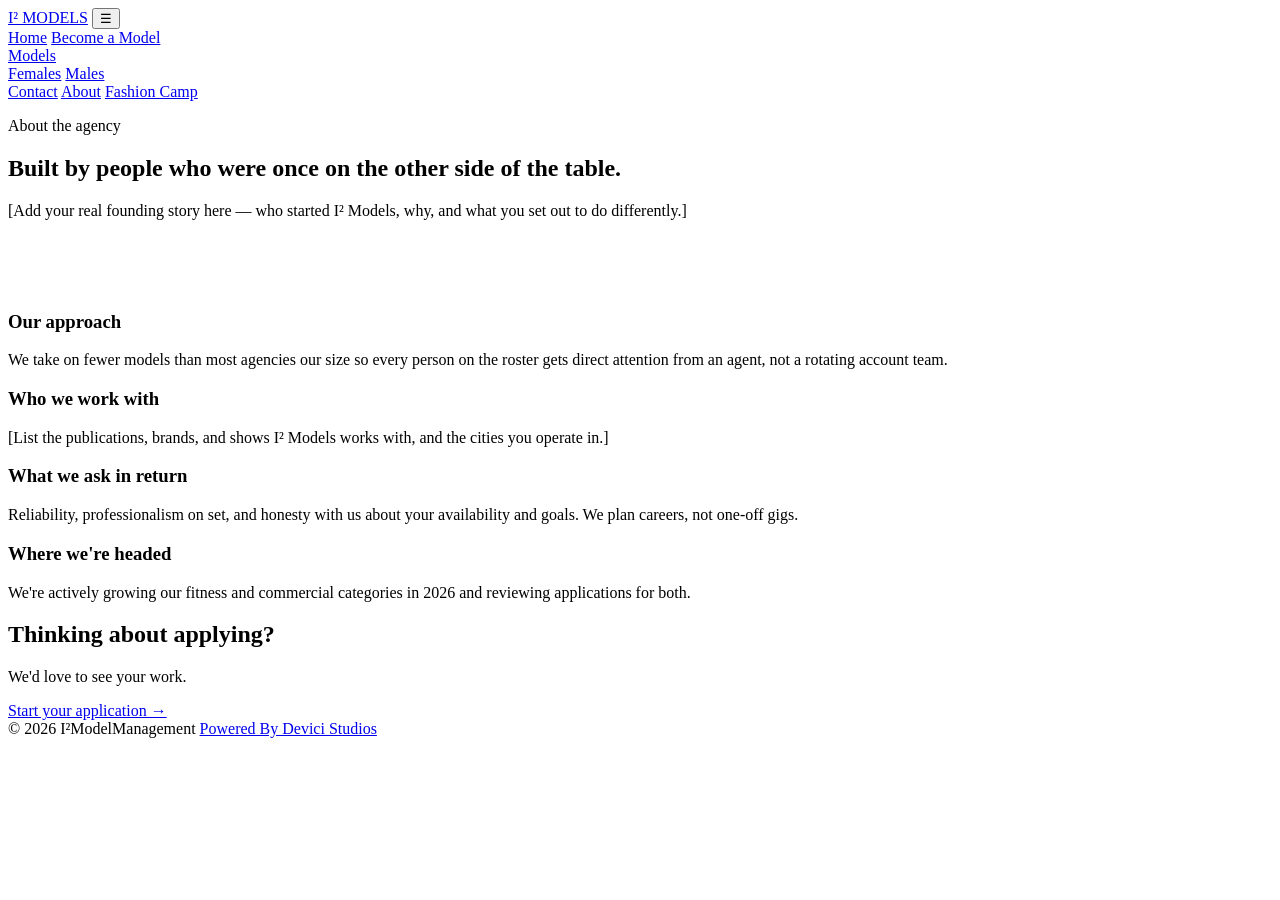
==== about.html @ 74bd7319 "revised" ====
<!DOCTYPE html>
<html lang="en">
<head>
<meta charset="UTF-8">
<meta name="viewport" content="width=device-width, initial-scale=1.0">
<title>About — I² Models</title>
<link rel="preconnect" href="https://fonts.googleapis.com">
<link href="https://fonts.googleapis.com/css2?family=Archivo:wght@500;700;800;900&family=Inter:wght@400;500;600&display=swap" rel="stylesheet">
<link rel="stylesheet" href="css/style.css">
</head>
<body>

<header class="site-header">
  <div class="wrap">
    <a href="index.html" class="wordmark">I² MODELS</a>
    <button class="nav-toggle" aria-label="Toggle menu">&#9776;</button>
    <nav class="main-nav">
      <a href="index.html">Home</a>
      <a href="apply.html">Become a Model</a>
      <div class="nav-item">
        <a href="models.html">Models</a>
        <div class="dropdown">
          <a href="models-female.html">Females</a>
          <a href="models-male.html">Males</a>
        </div>
      </div>
      <a href="contact.html">Contact</a>
      <a href="about.html">About</a>
      <a href="fashioncamp.html">Fashion Camp</a>
    </nav>
  </div>
</header>

<section class="hero" style="padding-bottom:56px;">
  <div class="wrap" style="grid-template-columns: 1fr;">
    <div class="hero-copy">
      <p class="hero-eyebrow">About the agency</p>
      <h1>Built by people who were once on the other side of the table.</h1>
      <p>[Add your real founding story here — who started I² Models, why, and what you set out to do differently.]</p>
    </div>
  </div>
</section>

<section>
  <div class="wrap">
    <div class="value-list">
      <div class="value-item">
        <h3>Our approach</h3>
        <p>We take on fewer models than most agencies our size so every person on the roster gets direct attention from an agent, not a rotating account team.</p>
      </div>
      <div class="value-item">
        <h3>Who we work with</h3>
        <p>[List the publications, brands, and shows I² Models works with, and the cities you operate in.]</p>
      </div>
      <div class="value-item">
        <h3>What we ask in return</h3>
        <p>Reliability, professionalism on set, and honesty with us about your availability and goals. We plan careers, not one-off gigs.</p>
      </div>
      <div class="value-item">
        <h3>Where we're headed</h3>
        <p>We're actively growing our fitness and commercial categories in 2026 and reviewing applications for both.</p>
      </div>
    </div>
  </div>
</section>

<section class="tight">
  <div class="wrap">
    <h2>Thinking about applying?</h2>
    <p>We'd love to see your work.</p>
    <a href="apply.html" class="btn btn-primary">Start your application &rarr;</a>
  </div>
</section>

<footer>
  <div class="wrap">
    <span>&copy; 2026 I²ModelManagement</span>
    <span><a href="contact.html">Powered By Devici Studios</a></span>
  </div>
</footer>

<script src="js/main.js"></script>
</body>
</html>
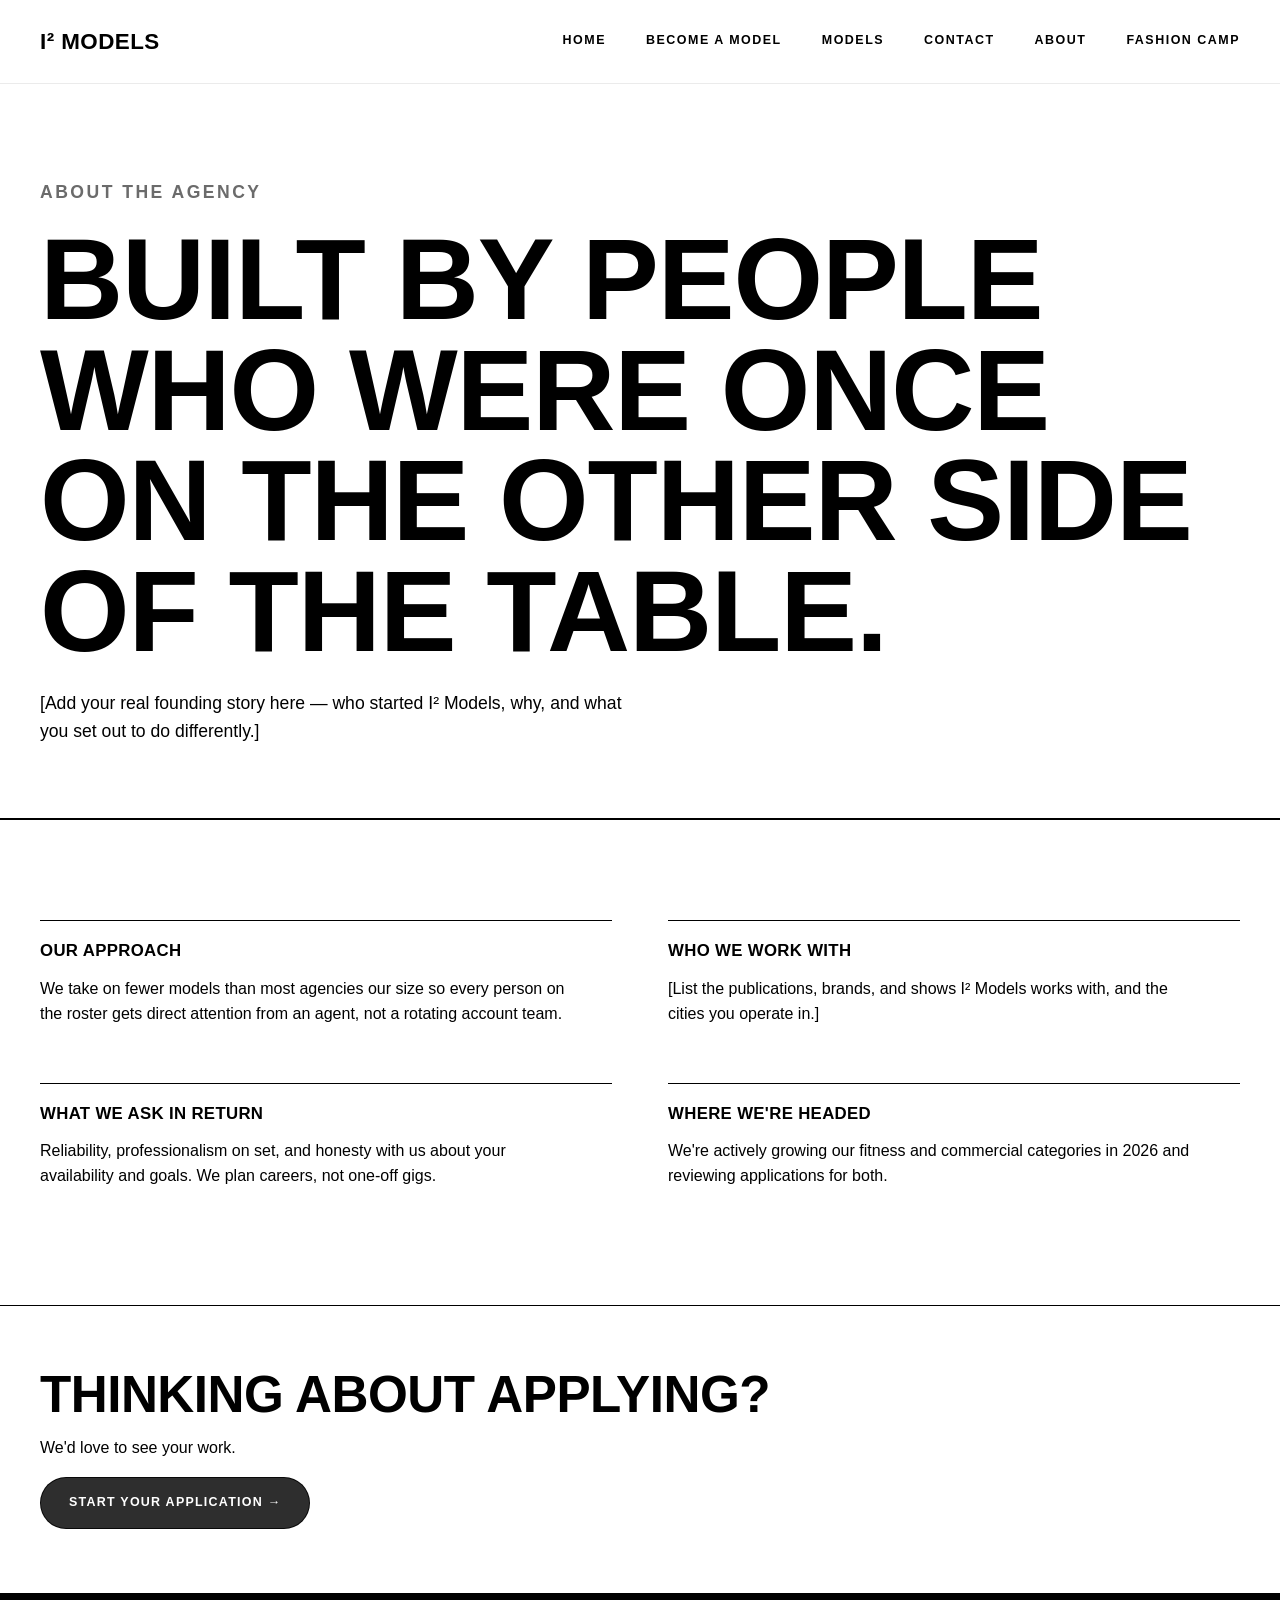
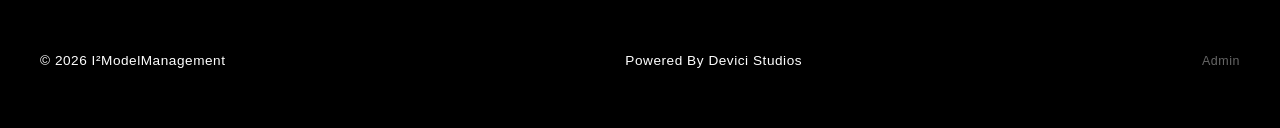
==== commit ed523806: "Add admin link to footer in about.html" ====
--- a/about.html
+++ b/about.html
@@ -76,6 +76,7 @@
   <div class="wrap">
     <span>&copy; 2026 I²ModelManagement</span>
     <span><a href="contact.html">Powered By Devici Studios</a></span>
+    <span><a href="admin.html" class="footer-admin">Admin</a></span>
   </div>
 </footer>
 
--- a/css/style.css
+++ b/css/style.css
@@ -0,0 +1,815 @@
+/* ===========================================================
+   I2MODELS — monochrome editorial design system
+   Palette: pure black / pure white only
+   Type: Archivo (display, tracked-out uppercase) + Inter (body)
+=========================================================== */
+
+:root {
+  --black: #000000;
+  --white: #ffffff;
+  --line: #000000;
+  --gray: #6b6b6b;
+  --max-w: 1400px;
+  --nav-h: 84px;
+  --radius: 18px;
+  --radius-sm: 10px;
+  --radius-pill: 999px;
+}
+
+* { box-sizing: border-box; }
+
+html { scroll-behavior: smooth; }
+
+body {
+  margin: 0;
+  background: var(--white);
+  color: var(--black);
+  font-family: 'Inter', -apple-system, BlinkMacSystemFont, 'Segoe UI', sans-serif;
+  font-size: 16px;
+  line-height: 1.6;
+  -webkit-font-smoothing: antialiased;
+}
+
+h1, h2, h3, .display {
+  font-family: 'Archivo', 'Inter', sans-serif;
+  font-weight: 800;
+  text-transform: uppercase;
+  letter-spacing: -0.01em;
+  line-height: 0.96;
+  margin: 0;
+  color: var(--black);
+}
+
+h1 { font-size: clamp(3rem, 9vw, 7.5rem); }
+h2 { font-size: clamp(1.8rem, 4vw, 3.2rem); }
+h3 { font-size: 1.05rem; letter-spacing: 0.02em; }
+
+p { max-width: 60ch; color: var(--black); }
+
+a { color: inherit; }
+
+img { max-width: 100%; display: block; }
+
+.wrap {
+  max-width: var(--max-w);
+  margin: 0 auto;
+  padding: 0 40px;
+}
+
+/* ---------- Header ---------- */
+
+.site-header {
+  border-bottom: 1px solid rgba(0,0,0,0.08);
+  position: sticky;
+  top: 0;
+  background: rgba(255,255,255,0.45);
+  backdrop-filter: blur(18px) saturate(160%);
+  -webkit-backdrop-filter: blur(18px) saturate(160%);
+  z-index: 50;
+  height: var(--nav-h);
+}
+
+.site-header .wrap {
+  display: flex;
+  align-items: center;
+  justify-content: space-between;
+  height: 100%;
+}
+
+.wordmark {
+  font-family: 'Archivo', sans-serif;
+  font-weight: 900;
+  font-size: 1.4rem;
+  letter-spacing: 0.02em;
+  text-decoration: none;
+  text-transform: uppercase;
+}
+
+.main-nav {
+  display: flex;
+  align-items: center;
+  gap: 40px;
+  height: 100%;
+}
+
+.main-nav > a,
+.nav-item > a {
+  text-decoration: none;
+  font-size: 0.78rem;
+  font-weight: 600;
+  letter-spacing: 0.12em;
+  text-transform: uppercase;
+  color: var(--black);
+  padding: 4px 0;
+  border-bottom: 1px solid transparent;
+  transition: opacity 0.15s ease;
+}
+
+.main-nav > a:hover,
+.nav-item > a:hover { opacity: 0.5; }
+
+.nav-item {
+  position: relative;
+  height: 100%;
+  display: flex;
+  align-items: center;
+}
+
+.dropdown {
+  position: absolute;
+  top: calc(100% + 10px);
+  left: 50%;
+  transform: translateX(-50%) translateY(-6px);
+  background: rgba(10,10,10,0.5);
+  backdrop-filter: blur(16px) saturate(160%);
+  -webkit-backdrop-filter: blur(16px) saturate(160%);
+  min-width: 170px;
+  padding: 8px;
+  display: block;
+  border: 1px solid rgba(255,255,255,0.15);
+  border-radius: var(--radius-sm);
+  opacity: 0;
+  visibility: hidden;
+  pointer-events: none;
+  transition: opacity 0.25s ease, transform 0.25s ease;
+}
+
+.nav-item:hover .dropdown,
+.nav-item.open .dropdown {
+  opacity: 1;
+  visibility: visible;
+  pointer-events: auto;
+  transform: translateX(-50%) translateY(0);
+}
+
+.dropdown a {
+  display: block;
+  color: var(--white);
+  text-decoration: none;
+  font-size: 0.74rem;
+  letter-spacing: 0.12em;
+  text-transform: uppercase;
+  padding: 12px 18px;
+  border-bottom: none;
+  border-radius: calc(var(--radius-sm) - 4px);
+}
+
+.dropdown a:hover { background: rgba(255,255,255,0.12); }
+
+.nav-toggle {
+  display: none;
+  background: none;
+  border: none;
+  font-size: 1.6rem;
+  cursor: pointer;
+  color: var(--black);
+}
+
+@media (max-width: 900px) {
+  .main-nav {
+    position: absolute;
+    top: 100%;
+    left: 0;
+    right: 0;
+    background: rgba(255,255,255,0.6);
+    backdrop-filter: blur(20px) saturate(160%);
+    -webkit-backdrop-filter: blur(20px) saturate(160%);
+    border-bottom: 1px solid rgba(0,0,0,0.08);
+    flex-direction: column;
+    align-items: stretch;
+    gap: 0;
+    height: auto;
+    display: none;
+  }
+  .main-nav.open { display: flex; }
+  .main-nav > a,
+  .nav-item {
+    padding: 18px 40px;
+    border-bottom: 1px solid rgba(0,0,0,0.08);
+    height: auto;
+  }
+  .nav-item { flex-direction: column; align-items: flex-start; }
+  .nav-item > a { padding: 0; border: none; }
+  .dropdown {
+    position: static;
+    transform: none;
+    background: none;
+    backdrop-filter: none;
+    -webkit-backdrop-filter: none;
+    border: none;
+    border-radius: 0;
+    padding: 14px 0 0;
+    width: 100%;
+    opacity: 1;
+    visibility: visible;
+    pointer-events: auto;
+    display: none;
+  }
+  .nav-item.open .dropdown { display: block; }
+  .dropdown a { color: var(--black); padding: 10px 0; border-radius: 0; }
+  .dropdown a:hover { background: none; opacity: 0.6; }
+  .nav-toggle { display: block; }
+}
+
+/* ---------- Simple page-header hero (interior pages) ---------- */
+
+.hero {
+  padding: 72px 0 56px;
+  border-bottom: 1px solid var(--line);
+}
+
+.hero-eyebrow {
+  font-size: 0.8rem;
+  font-weight: 600;
+  letter-spacing: 0.14em;
+  text-transform: uppercase;
+  color: var(--gray);
+  margin-bottom: 18px;
+}
+
+.hero-copy p { margin-top: 22px; font-size: 1.1rem; }
+
+/* ---------- Hero slideshow ---------- */
+
+.hero-slideshow {
+  position: relative;
+  width: 100%;
+  min-height: 280px;
+  overflow: hidden;
+  background: var(--black);
+}
+
+.slides {
+  position: absolute;
+  inset: 0;
+}
+
+.slide {
+  position: absolute;
+  inset: 0;
+  background-size: cover;
+  background-position: center;
+  opacity: 0;
+  transition: opacity 1.1s ease;
+}
+
+.slide.active { opacity: 1; }
+
+.hero-slideshow::after {
+  content: '';
+  position: absolute;
+  inset: 0;
+  background: linear-gradient(180deg, rgba(0,0,0,0.15) 0%, rgba(0,0,0,0) 35%, rgba(0,0,0,0.55) 100%);
+  pointer-events: none;
+}
+
+.hero-overlay {
+  position: absolute;
+  left: 40px;
+  bottom: 56px;
+  z-index: 2;
+  color: var(--white);
+  max-width: 620px;
+}
+
+.hero-overlay h1 {
+  color: var(--white);
+  font-size: clamp(2.2rem, 5.5vw, 4.2rem);
+}
+
+.hero-overlay p {
+  color: var(--white);
+  font-size: 0.85rem;
+  letter-spacing: 0.14em;
+  text-transform: uppercase;
+  margin-top: 14px;
+  max-width: none;
+}
+
+.hero-overlay .btn {
+  margin-top: 28px;
+}
+
+.slide-arrow {
+  position: absolute;
+  top: 50%;
+  transform: translateY(-50%);
+  z-index: 3;
+  background: none;
+  border: 1px solid var(--white);
+  color: var(--white);
+  width: 44px;
+  height: 44px;
+  font-size: 1.1rem;
+  cursor: pointer;
+  transition: background 0.2s ease, color 0.2s ease;
+}
+
+.slide-arrow:hover { background: var(--white); color: var(--black); }
+.slide-arrow.prev { left: 40px; }
+.slide-arrow.next { right: 40px; }
+
+.slide-dots {
+  position: absolute;
+  right: 40px;
+  bottom: 56px;
+  z-index: 3;
+  display: flex;
+  gap: 10px;
+}
+
+.slide-dots button {
+  width: 9px;
+  height: 9px;
+  border-radius: 50%;
+  border: 1px solid var(--white);
+  background: transparent;
+  padding: 0;
+  cursor: pointer;
+}
+
+.slide-dots button.active { background: var(--white); }
+
+@media (max-width: 720px) {
+  .hero-overlay { left: 20px; right: 20px; bottom: 20px; max-width: none; }
+  .slide-dots { right: 24px; bottom: 24px; }
+  .slide-arrow { display: none; }
+}
+
+.btn {
+  display: inline-flex;
+  align-items: center;
+  gap: 10px;
+  text-decoration: none;
+  padding: 15px 28px;
+  font-size: 0.78rem;
+  font-weight: 700;
+  letter-spacing: 0.1em;
+  text-transform: uppercase;
+  white-space: nowrap;
+  flex-shrink: 0;
+  border-radius: var(--radius-pill);
+  border: 1px solid var(--black);
+  transition: background 0.2s ease, color 0.2s ease;
+}
+
+.btn-primary {
+  background: rgba(0,0,0,0.82);
+  backdrop-filter: blur(10px) saturate(150%);
+  -webkit-backdrop-filter: blur(10px) saturate(150%);
+  border-color: rgba(0,0,0,0.82);
+  color: var(--white);
+}
+
+.btn-outline {
+  border-color: rgba(0,0,0,0.45);
+  background: rgba(255,255,255,0.25);
+  backdrop-filter: blur(8px) saturate(150%);
+  -webkit-backdrop-filter: blur(8px) saturate(150%);
+  color: var(--black);
+}
+
+.hero-overlay .btn-primary {
+  border-color: rgba(255,255,255,0.4);
+  background: rgba(0,0,0,0.45);
+  backdrop-filter: blur(12px) saturate(160%);
+  -webkit-backdrop-filter: blur(12px) saturate(160%);
+  color: var(--white);
+}
+
+/* ---------- Sections ---------- */
+
+section { padding: 100px 0; }
+section.tight { padding: 64px 0; }
+section + section { border-top: 1px solid var(--line); }
+
+.section-head {
+  display: flex;
+  justify-content: space-between;
+  align-items: flex-end;
+  gap: 24px;
+  margin-bottom: 56px;
+  flex-wrap: wrap;
+}
+
+@media (max-width: 640px) {
+  .section-head {
+    flex-direction: column;
+    align-items: flex-start;
+    gap: 18px;
+  }
+  .section-head h2 { font-size: clamp(1.6rem, 7vw, 2.2rem); }
+}
+
+.section-num {
+  font-family: 'Archivo', sans-serif;
+  font-weight: 700;
+  color: var(--gray);
+  font-size: 0.8rem;
+  letter-spacing: 0.14em;
+  text-transform: uppercase;
+}
+
+/* ---------- Grid cards (roster / values) ---------- */
+
+.grid-3 {
+  display: grid;
+  grid-template-columns: repeat(3, 1fr);
+  gap: 2px;
+  background: var(--black);
+}
+
+@media (max-width: 860px) {
+  .grid-3 { grid-template-columns: 1fr; }
+}
+
+/* ---------- Homepage roster carousel (touch-scrollable, JS auto-advances) ---------- */
+
+.roster-carousel {
+  overflow-x: auto;
+  overflow-y: hidden;
+  -webkit-overflow-scrolling: touch;
+  scroll-snap-type: x proximity;
+  scrollbar-width: none;
+  -webkit-mask-image: linear-gradient(90deg, transparent 0, #000 64px, #000 calc(100% - 64px), transparent 100%);
+  mask-image: linear-gradient(90deg, transparent 0, #000 64px, #000 calc(100% - 64px), transparent 100%);
+}
+
+.roster-carousel::-webkit-scrollbar { display: none; }
+
+.roster-track {
+  display: flex;
+  gap: 28px;
+  width: max-content;
+}
+
+.roster-track .roster-card {
+  flex: 0 0 340px;
+  width: 340px;
+  background: none;
+  padding-bottom: 0;
+  scroll-snap-align: start;
+}
+
+.roster-track .roster-card figure {
+  position: relative;
+  aspect-ratio: 4 / 5;
+  margin: 0;
+  background: #141414;
+  padding: 0;
+}
+
+.roster-track .roster-card figure img {
+  width: 100%;
+  height: 100%;
+  object-fit: cover;
+  filter: grayscale(0.15);
+}
+
+.roster-caption {
+  position: absolute;
+  left: 0;
+  right: 0;
+  bottom: 0;
+  padding: 28px 24px 22px;
+  background: linear-gradient(180deg, rgba(0,0,0,0) 0%, rgba(0,0,0,0.75) 100%);
+}
+
+.roster-index {
+  display: block;
+  font-family: 'Archivo', sans-serif;
+  font-size: 0.72rem;
+  font-weight: 700;
+  letter-spacing: 0.16em;
+  color: rgba(255,255,255,0.65);
+  margin-bottom: 8px;
+}
+
+.roster-caption h3 {
+  color: var(--white);
+  font-size: 1.4rem;
+  text-transform: none;
+  font-weight: 700;
+  letter-spacing: -0.01em;
+  padding: 0;
+  margin-top: 0;
+}
+
+@media (max-width: 600px) {
+  .roster-track .roster-card { flex-basis: 240px; width: 240px; }
+  .roster-caption { padding: 20px 18px 16px; }
+  .roster-caption h3 { font-size: 1.1rem; }
+}
+
+.roster-card { background: var(--white); padding-bottom: 28px; }
+
+.roster-card figure {
+  margin: 0 0 20px;
+  aspect-ratio: 3 / 4;
+  background: #f2f2f2;
+  display: flex;
+  align-items: center;
+  justify-content: center;
+  color: var(--gray);
+  font-size: 0.85rem;
+  text-align: center;
+  padding: 20px;
+  overflow: hidden;
+  border-radius: var(--radius);
+}
+
+.roster-card figure img { width: 100%; height: 100%; object-fit: cover; }
+
+.roster-card h3 { padding: 0 20px; margin-top: 0; }
+
+.roster-card p.tag {
+  padding: 0 20px;
+  margin-top: 6px;
+  color: var(--gray);
+  font-size: 0.82rem;
+  text-transform: uppercase;
+  letter-spacing: 0.06em;
+  max-width: none;
+}
+
+/* ---------- Value list ---------- */
+
+.value-list {
+  display: grid;
+  grid-template-columns: repeat(2, 1fr);
+  gap: 40px 56px;
+}
+
+@media (max-width: 720px) {
+  .value-list { grid-template-columns: 1fr; }
+}
+
+.value-item {
+  border-top: 1px solid var(--line);
+  padding-top: 22px;
+}
+
+/* ---------- Form ---------- */
+
+.form-wrap { max-width: 640px; }
+
+.field { margin-bottom: 26px; }
+
+label {
+  display: block;
+  font-size: 0.78rem;
+  letter-spacing: 0.08em;
+  text-transform: uppercase;
+  color: var(--gray);
+  margin-bottom: 10px;
+}
+
+input, select, textarea {
+  width: 100%;
+  padding: 14px 14px;
+  font-family: inherit;
+  font-size: 1rem;
+  background: #fff;
+  border: 1px solid var(--black);
+  border-radius: var(--radius-sm);
+  color: var(--black);
+}
+
+input:focus, select:focus, textarea:focus {
+  outline: 2px solid var(--black);
+  outline-offset: 1px;
+}
+
+textarea { resize: vertical; min-height: 120px; }
+
+.field-row {
+  display: grid;
+  grid-template-columns: 1fr 1fr;
+  gap: 20px;
+}
+
+@media (max-width: 560px) {
+  .field-row { grid-template-columns: 1fr; }
+}
+
+.form-note {
+  font-size: 0.85rem;
+  color: var(--gray);
+  margin-top: -6px;
+}
+
+/* ---------- Footer ---------- */
+
+footer {
+  border-top: 1px solid var(--line);
+  padding: 56px 0;
+  background: var(--black);
+  color: var(--white);
+}
+
+footer .wrap {
+  display: flex;
+  justify-content: space-between;
+  flex-wrap: wrap;
+  gap: 20px;
+  font-size: 0.85rem;
+  letter-spacing: 0.04em;
+}
+
+footer a { text-decoration: none; color: var(--white); }
+footer a.footer-admin { color: rgba(255,255,255,0.4); font-size: 0.78rem; }
+footer a.footer-admin:hover { color: rgba(255,255,255,0.7); }
+
+/* ===========================================================
+   Motion system — page transitions, scroll reveals, cursor,
+   marquee, and refined hover states.
+=========================================================== */
+
+/* ---------- Page transition ---------- */
+
+body {
+  animation: page-fade-in 0.6s ease forwards;
+}
+
+@keyframes page-fade-in {
+  from { opacity: 0; }
+  to { opacity: 1; }
+}
+
+body.is-leaving { animation: none; opacity: 0; transition: opacity 0.35s ease; }
+
+/* ---------- Scroll reveal ---------- */
+
+.reveal {
+  opacity: 0;
+  transform: translateY(28px);
+  transition: opacity 0.9s cubic-bezier(0.16, 1, 0.3, 1),
+              transform 0.9s cubic-bezier(0.16, 1, 0.3, 1);
+  transition-delay: var(--reveal-delay, 0s);
+}
+
+.reveal.in-view {
+  opacity: 1;
+  transform: none;
+}
+
+/* ---------- Scroll progress bar ---------- */
+
+.scroll-progress {
+  position: fixed;
+  top: 0;
+  left: 0;
+  height: 2px;
+  width: 100%;
+  background: var(--black);
+  transform: scaleX(0);
+  transform-origin: left;
+  z-index: 100;
+  will-change: transform;
+}
+
+/* ---------- Cursor dot ---------- */
+
+.cursor-dot {
+  position: fixed;
+  top: 0;
+  left: 0;
+  width: 22px;
+  height: 22px;
+  margin: -11px 0 0 -11px;
+  border-radius: 50%;
+  border: 1px solid var(--black);
+  pointer-events: none;
+  z-index: 99;
+  mix-blend-mode: difference;
+  transform: translate3d(-100px, -100px, 0) scale(1);
+  transition: transform 0.15s ease-out, opacity 0.2s ease;
+  opacity: 0;
+}
+
+.cursor-dot.is-active { opacity: 1; }
+.cursor-dot.is-hovering {
+  background: var(--black);
+  transform-origin: center;
+}
+
+@media (pointer: coarse), (max-width: 900px) {
+  .cursor-dot { display: none; }
+}
+
+/* ---------- Marquee ---------- */
+
+.marquee {
+  border-bottom: 1px solid rgba(255,255,255,0.12);
+  overflow: hidden;
+  background: var(--black);
+  padding: 18px 0;
+}
+
+.marquee-track {
+  display: flex;
+  width: max-content;
+  animation: marquee-scroll 26s linear infinite;
+}
+
+.marquee-track span {
+  font-family: 'Archivo', sans-serif;
+  font-weight: 700;
+  font-size: 1rem;
+  letter-spacing: 0.08em;
+  text-transform: uppercase;
+  padding: 0 28px;
+  white-space: nowrap;
+  color: var(--white);
+  text-shadow: 0 0 6px rgba(255,255,255,0.75), 0 0 18px rgba(255,255,255,0.4);
+}
+
+.marquee-track span::after {
+  content: '\2014';
+  margin-left: 28px;
+  color: rgba(255,255,255,0.35);
+  text-shadow: none;
+}
+
+@keyframes marquee-scroll {
+  from { transform: translateX(0); }
+  to { transform: translateX(-50%); }
+}
+
+/* ---------- Nav underline ---------- */
+
+.main-nav > a,
+.nav-item > a {
+  position: relative;
+}
+
+.main-nav > a::after,
+.nav-item > a::after {
+  content: '';
+  position: absolute;
+  left: 0;
+  bottom: -2px;
+  width: 0%;
+  height: 1px;
+  background: var(--black);
+  transition: width 0.3s cubic-bezier(0.16, 1, 0.3, 1);
+}
+
+.main-nav > a:hover::after,
+.nav-item > a:hover::after,
+.main-nav > a.active::after { width: 100%; }
+
+.main-nav > a:hover,
+.nav-item > a:hover { opacity: 1; }
+
+/* ---------- Button hover sweep ---------- */
+
+.btn {
+  position: relative;
+  overflow: hidden;
+  z-index: 0;
+}
+
+.btn::before {
+  content: '';
+  position: absolute;
+  inset: 0;
+  background: currentColor;
+  transform: scaleX(0);
+  transform-origin: left;
+  transition: transform 0.4s cubic-bezier(0.16, 1, 0.3, 1);
+  z-index: -1;
+}
+
+.btn-primary::before { color: var(--white); }
+.btn-primary:hover::before { transform: scaleX(1); }
+.btn-primary:hover { color: var(--black); background: var(--black); }
+
+.btn-outline::before { color: var(--black); }
+.btn-outline:hover::before { transform: scaleX(1); }
+.btn-outline:hover { color: var(--white); }
+
+.hero-overlay .btn-primary::before { color: var(--black); }
+.hero-overlay .btn-primary:hover { background: var(--white); color: var(--white); }
+.hero-overlay .btn-primary:hover::before { transform: scaleX(1); }
+
+/* ---------- Image hover zoom ---------- */
+
+.roster-card figure { overflow: hidden; }
+
+.roster-card figure img {
+  transition: transform 0.7s cubic-bezier(0.16, 1, 0.3, 1);
+}
+
+.roster-card:hover figure img { transform: scale(1.06); }
+
+/* ---------- Reduced motion ---------- */
+
+@media (prefers-reduced-motion: reduce) {
+  html { scroll-behavior: auto; }
+  * { transition: none !important; animation: none !important; }
+  body { opacity: 1; }
+  .reveal { opacity: 1; transform: none; }
+  .cursor-dot { display: none; }
+  .slide { transform: none; }
+}
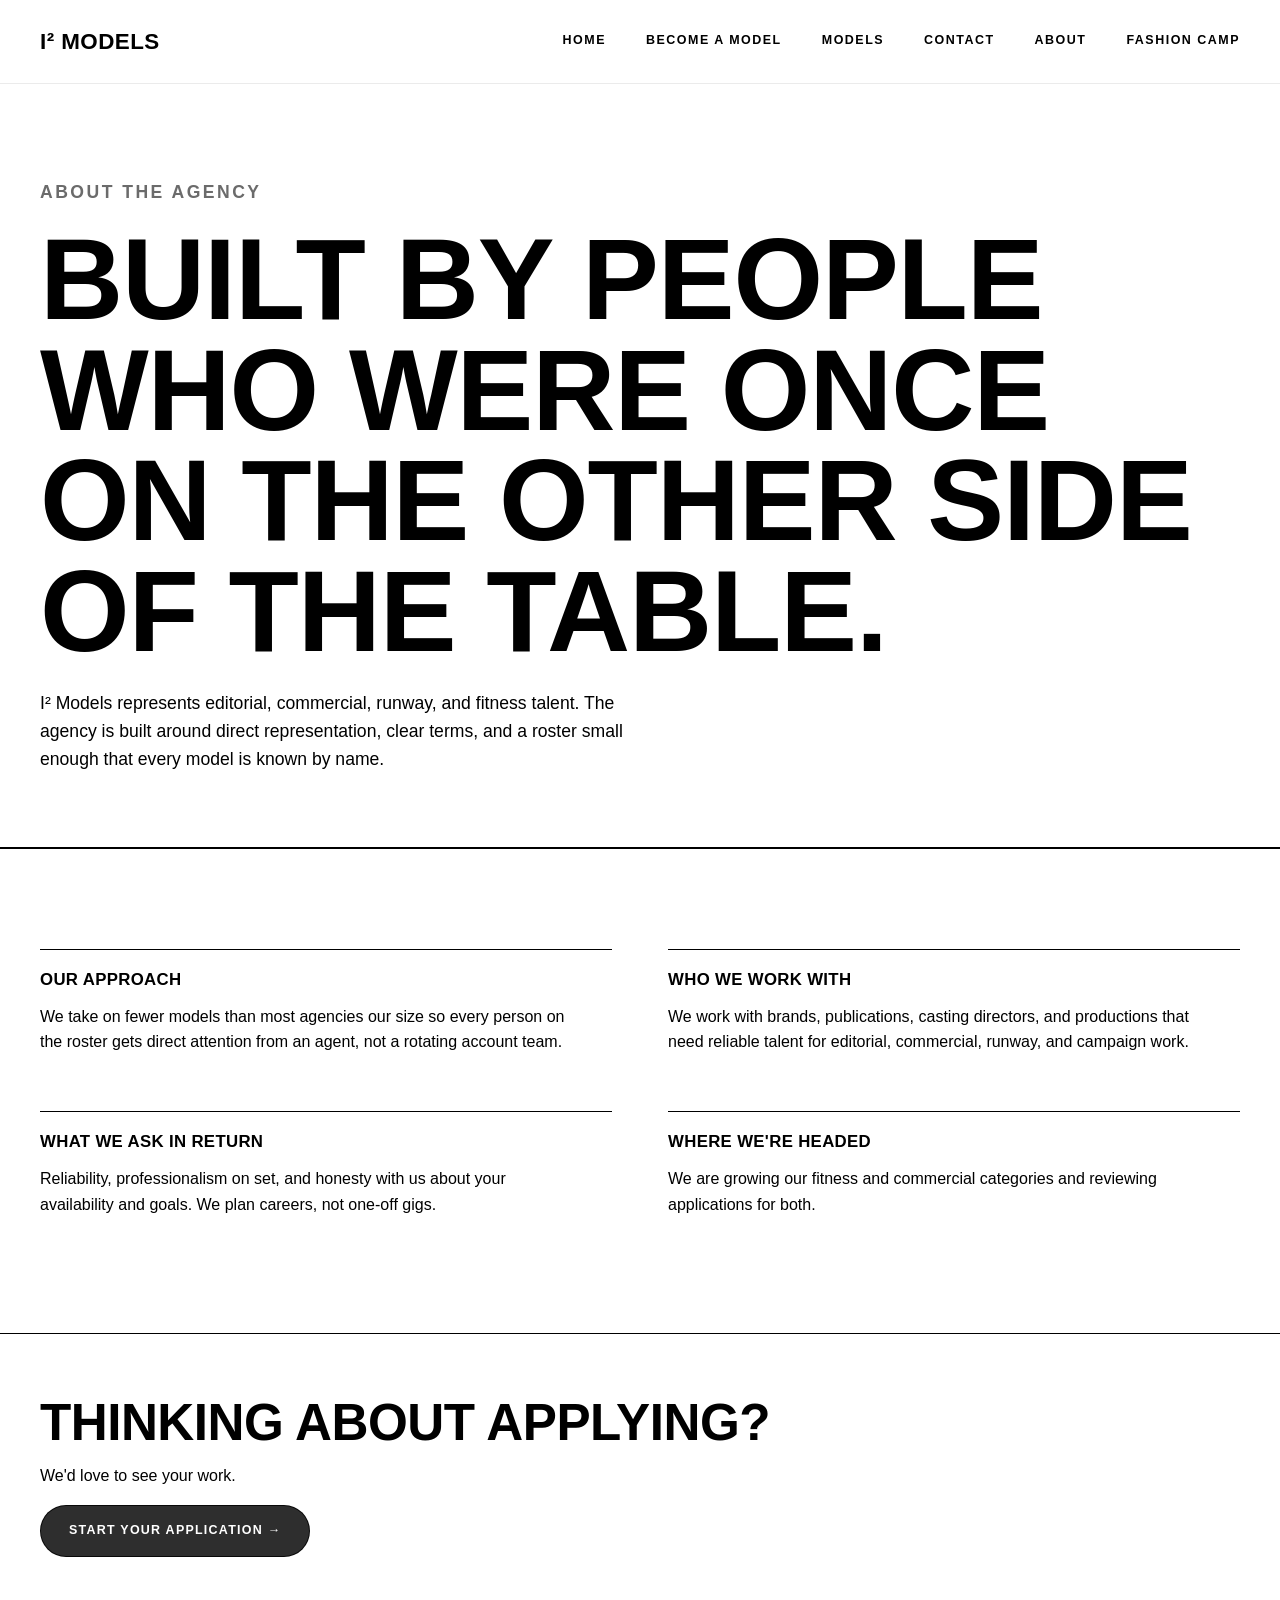
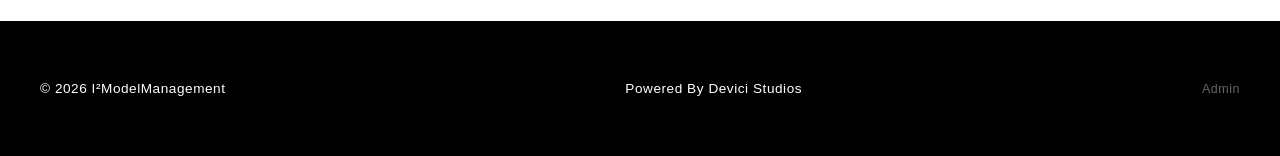
==== commit b43627fc: "Add editorial sitemap and replace placeholder page copy" ====
--- a/about.html
+++ b/about.html
@@ -36,7 +36,7 @@
     <div class="hero-copy">
       <p class="hero-eyebrow">About the agency</p>
       <h1>Built by people who were once on the other side of the table.</h1>
-      <p>[Add your real founding story here — who started I² Models, why, and what you set out to do differently.]</p>
+      <p>I² Models represents editorial, commercial, runway, and fitness talent. The agency is built around direct representation, clear terms, and a roster small enough that every model is known by name.</p>
     </div>
   </div>
 </section>
@@ -50,7 +50,7 @@
       </div>
       <div class="value-item">
         <h3>Who we work with</h3>
-        <p>[List the publications, brands, and shows I² Models works with, and the cities you operate in.]</p>
+        <p>We work with brands, publications, casting directors, and productions that need reliable talent for editorial, commercial, runway, and campaign work.</p>
       </div>
       <div class="value-item">
         <h3>What we ask in return</h3>
@@ -58,7 +58,7 @@
       </div>
       <div class="value-item">
         <h3>Where we're headed</h3>
-        <p>We're actively growing our fitness and commercial categories in 2026 and reviewing applications for both.</p>
+        <p>We are growing our fitness and commercial categories and reviewing applications for both.</p>
       </div>
     </div>
   </div>
--- a/css/style.css
+++ b/css/style.css
@@ -516,6 +516,92 @@
   padding: 20px;
   overflow: hidden;
   border-radius: var(--radius);
+  position: relative;
+}
+
+.roster-card figure img.stack-img {
+  position: absolute;
+  inset: 0;
+  width: 100%;
+  height: 100%;
+  object-fit: cover;
+  opacity: 0;
+  transition: opacity 0.4s ease, transform 0.7s cubic-bezier(0.16, 1, 0.3, 1);
+}
+
+.roster-card figure img.stack-img.active { opacity: 1; }
+
+.model-photo-dots {
+  position: absolute;
+  left: 0;
+  right: 0;
+  bottom: 12px;
+  z-index: 2;
+  display: flex;
+  justify-content: center;
+  gap: 6px;
+}
+
+.model-photo-dots button {
+  width: 7px;
+  height: 7px;
+  border-radius: 50%;
+  border: 1px solid rgba(255,255,255,0.8);
+  background: rgba(255,255,255,0.25);
+  padding: 0;
+  cursor: pointer;
+}
+
+.model-photo-dots button.active { background: rgba(255,255,255,0.95); }
+
+/* ---------- Model stat details dropdown ---------- */
+
+.details-toggle {
+  display: block;
+  width: 100%;
+  text-align: left;
+  padding: 10px 20px;
+  margin-top: 4px;
+  background: none;
+  border: none;
+  border-top: 1px solid var(--line);
+  font-family: 'Inter', sans-serif;
+  font-size: 0.8rem;
+  font-weight: 600;
+  letter-spacing: 0.04em;
+  text-transform: uppercase;
+  color: var(--gray);
+  cursor: pointer;
+}
+
+.details-toggle::after { content: ''; }
+
+.details-toggle.open { color: var(--black); }
+
+.details-panel {
+  max-height: 0;
+  overflow: hidden;
+  padding: 0 20px;
+  transition: max-height 0.35s ease, padding 0.35s ease;
+}
+
+.details-panel.open {
+  max-height: 240px;
+  padding: 4px 20px 14px;
+}
+
+.stat-pair {
+  display: inline-block;
+  font-size: 0.85rem;
+  color: var(--gray);
+  margin: 4px 14px 4px 0;
+}
+
+.stat-pair strong {
+  font-family: 'Archivo', sans-serif;
+  font-weight: 800;
+  color: var(--black);
+  margin-right: 4px;
 }
 
 .roster-card figure img { width: 100%; height: 100%; object-fit: cover; }
@@ -617,6 +703,7 @@
 }
 
 footer a { text-decoration: none; color: var(--white); }
+
 footer a.footer-admin { color: rgba(255,255,255,0.4); font-size: 0.78rem; }
 footer a.footer-admin:hover { color: rgba(255,255,255,0.7); }
 
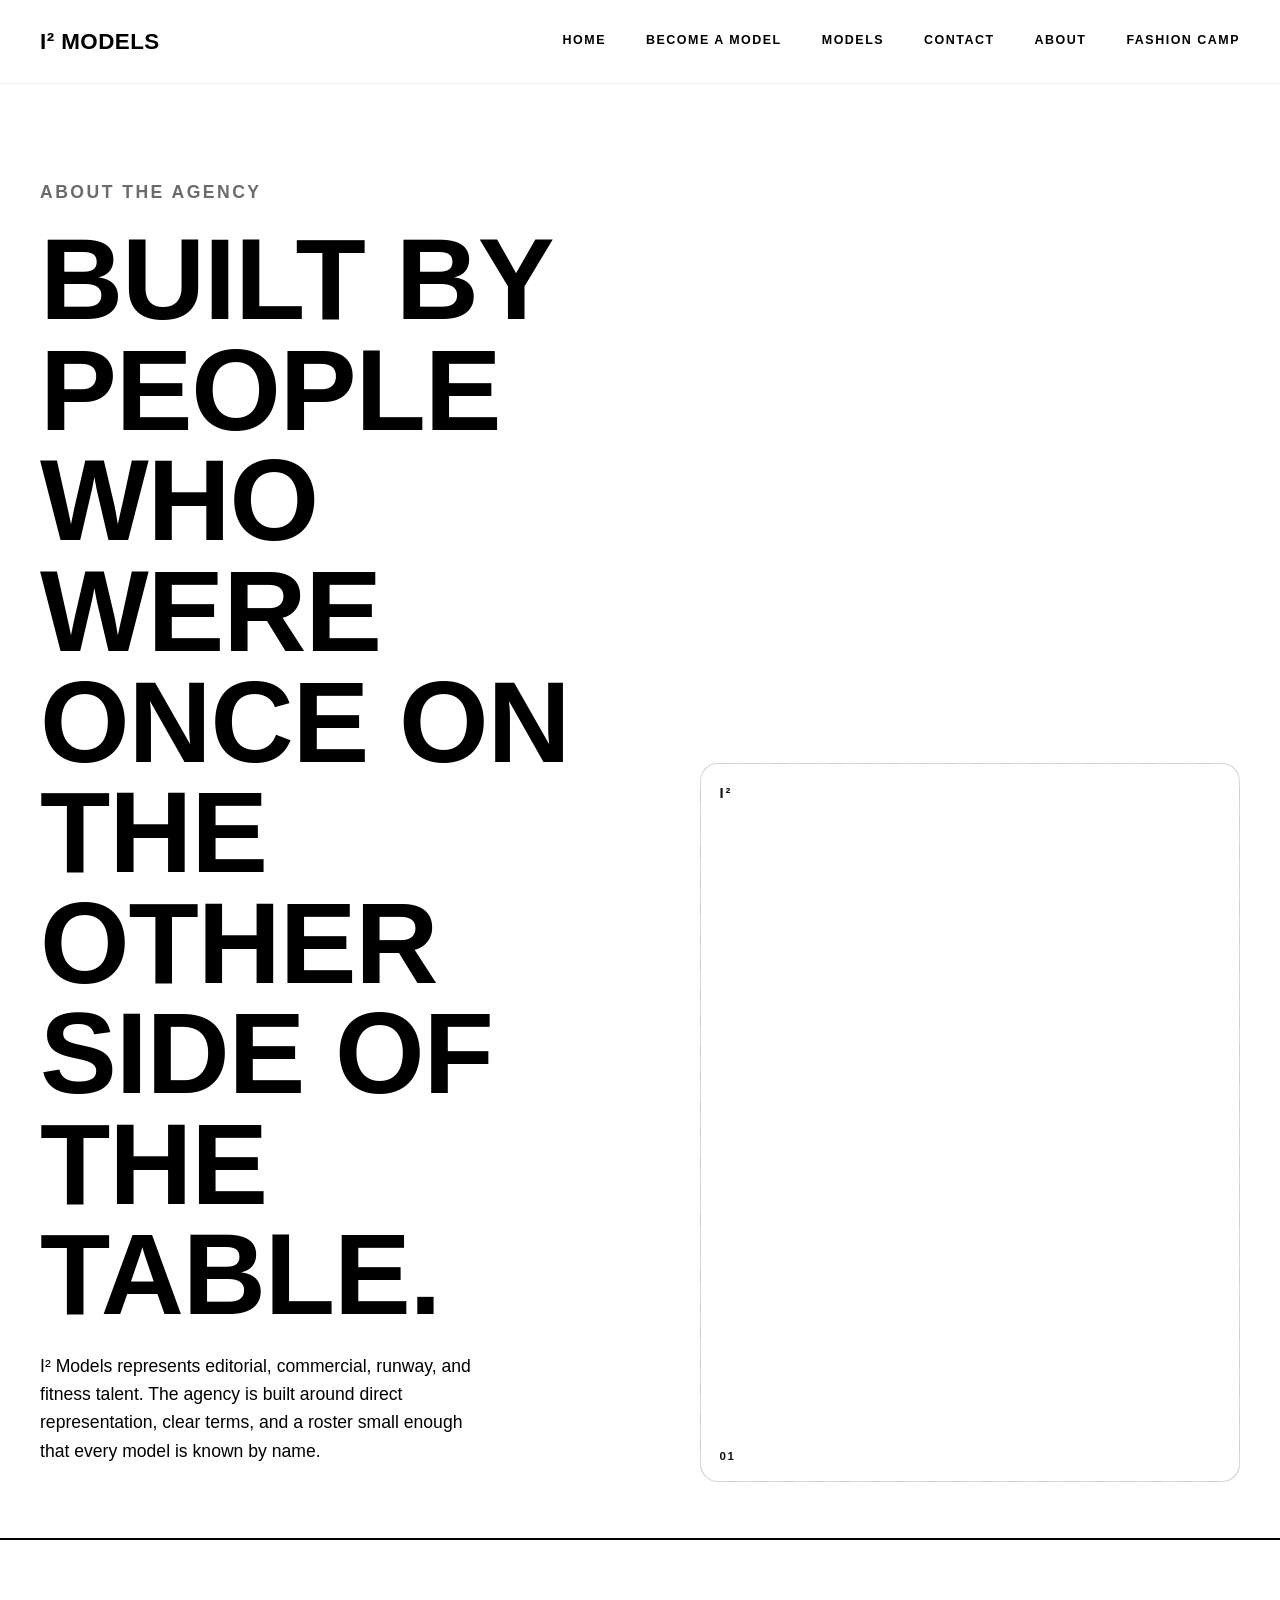
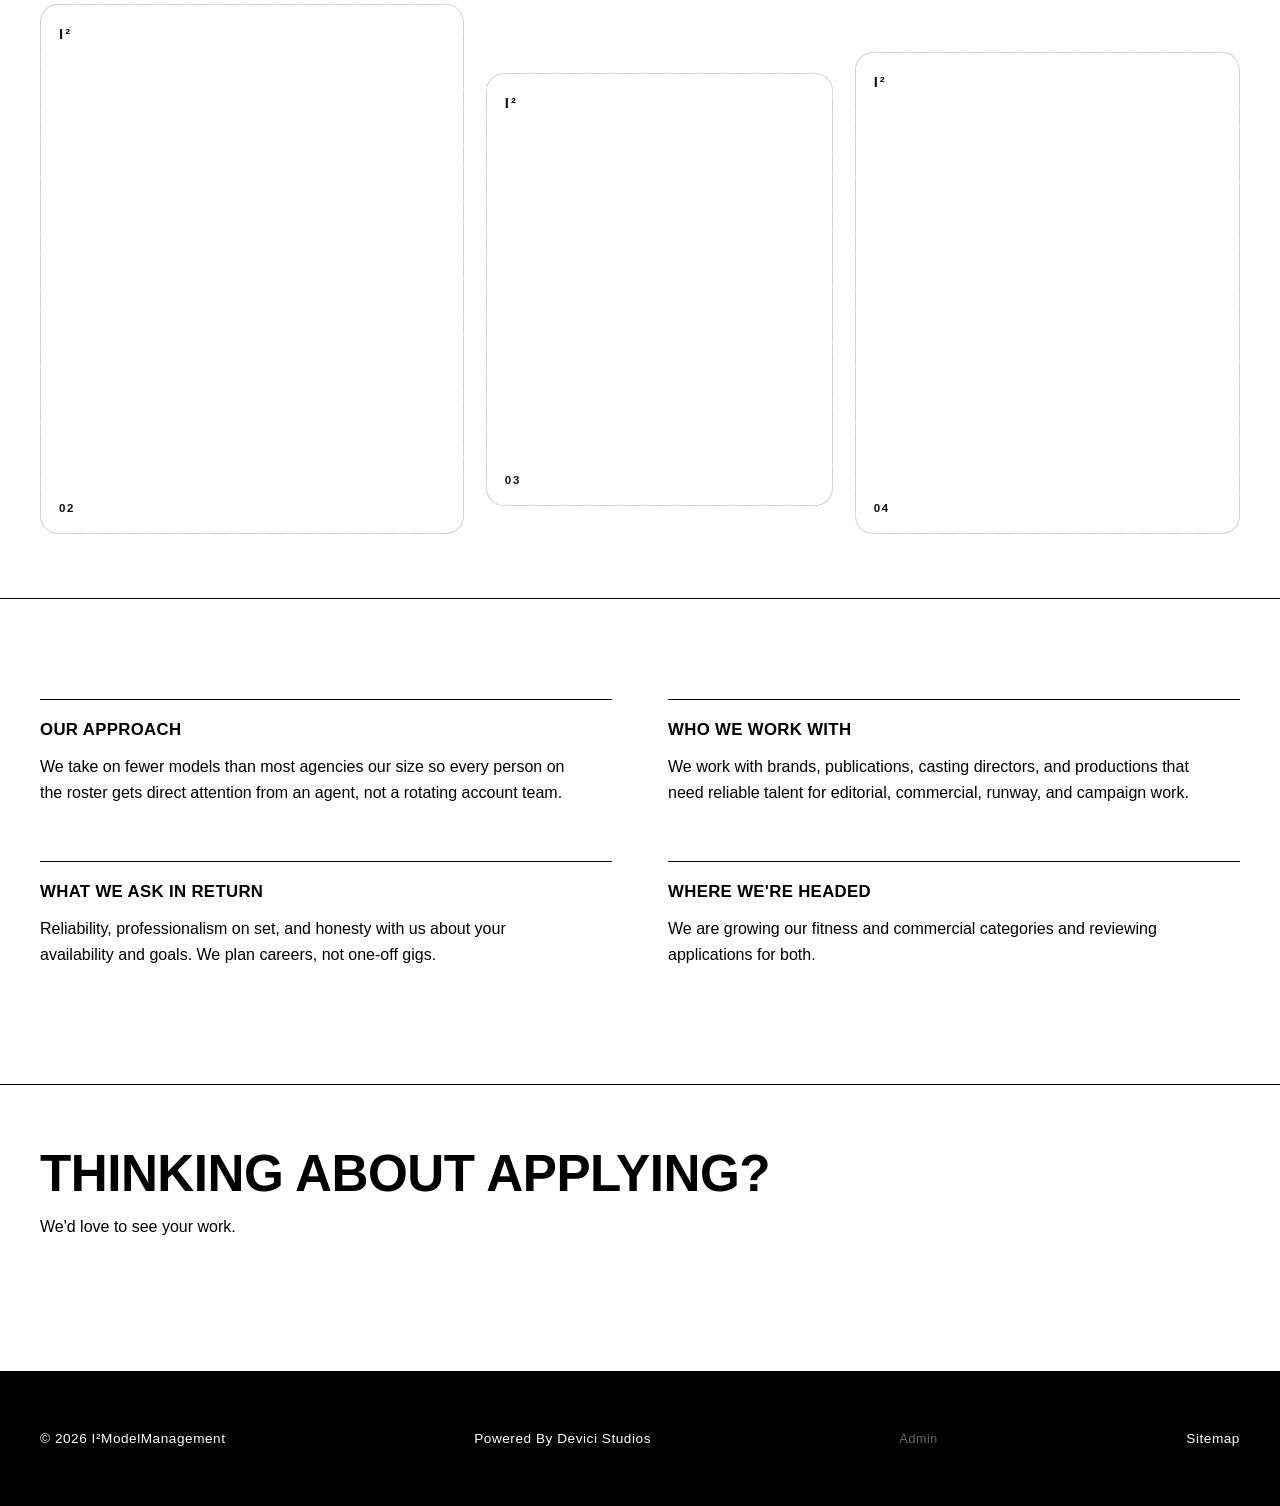
==== commit 8b35b267: "Add designed dynamic image frames on About and Fashion Camp" ====
--- a/about.html
+++ b/about.html
@@ -7,8 +7,9 @@
 <link rel="preconnect" href="https://fonts.googleapis.com">
 <link href="https://fonts.googleapis.com/css2?family=Archivo:wght@500;700;800;900&family=Inter:wght@400;500;600&display=swap" rel="stylesheet">
 <link rel="stylesheet" href="css/style.css">
+<link rel="stylesheet" href="css/frames.css">
 </head>
-<body>
+<body data-page="about">
 
 <header class="site-header">
   <div class="wrap">
@@ -31,12 +32,41 @@
   </div>
 </header>
 
-<section class="hero" style="padding-bottom:56px;">
-  <div class="wrap" style="grid-template-columns: 1fr;">
+<section class="hero page-split" style="padding-bottom:56px;">
+  <div class="wrap split-wrap">
     <div class="hero-copy">
       <p class="hero-eyebrow">About the agency</p>
       <h1>Built by people who were once on the other side of the table.</h1>
       <p>I² Models represents editorial, commercial, runway, and fitness talent. The agency is built around direct representation, clear terms, and a roster small enough that every model is known by name.</p>
+    </div>
+    <div class="frame frame-tall" data-frame>
+      <figure>
+        <span class="frame-mark">I²</span>
+        <span class="frame-index">01</span>
+      </figure>
+    </div>
+  </div>
+</section>
+
+<section class="tight">
+  <div class="wrap frames-row">
+    <div class="frame frame-portrait" data-frame>
+      <figure>
+        <span class="frame-mark">I²</span>
+        <span class="frame-index">02</span>
+      </figure>
+    </div>
+    <div class="frame frame-portrait frame-offset" data-frame>
+      <figure>
+        <span class="frame-mark">I²</span>
+        <span class="frame-index">03</span>
+      </figure>
+    </div>
+    <div class="frame frame-portrait" data-frame>
+      <figure>
+        <span class="frame-mark">I²</span>
+        <span class="frame-index">04</span>
+      </figure>
     </div>
   </div>
 </section>
@@ -80,6 +110,9 @@
   </div>
 </footer>
 
+<script src="data/site.js"></script>
+<script src="data/models.js"></script>
+<script src="js/page-frames.js"></script>
 <script src="js/main.js"></script>
 </body>
 </html>
--- a/css/frames.css
+++ b/css/frames.css
@@ -0,0 +1,117 @@
+.page-split .split-wrap {
+  display: grid;
+  grid-template-columns: minmax(0, 1.05fr) minmax(280px, 0.95fr);
+  gap: 64px;
+  align-items: end;
+}
+
+.page-split .hero-copy h1 { max-width: 16ch; }
+.page-split .hero-copy p { max-width: 46ch; }
+
+.frame { position: relative; }
+
+.frame figure {
+  margin: 0;
+  position: relative;
+  overflow: hidden;
+  border-radius: var(--radius);
+  background:
+    linear-gradient(#fff, #fff) padding-box,
+    repeating-linear-gradient(-45deg, #ececec 0 10px, #f7f7f7 10px 20px);
+  border: 1px solid rgba(0,0,0,0.12);
+}
+
+.frame figure::after {
+  content: '';
+  position: absolute;
+  inset: 0;
+  pointer-events: none;
+  background: linear-gradient(180deg, rgba(0,0,0,0) 55%, rgba(0,0,0,0.35) 100%);
+  opacity: 0;
+  transition: opacity 0.35s ease;
+}
+
+.frame.has-image figure::after { opacity: 1; }
+
+.frame img {
+  position: absolute;
+  inset: 0;
+  width: 100%;
+  height: 100%;
+  object-fit: cover;
+  filter: grayscale(0.12);
+  display: block;
+}
+
+.frame-tall figure { aspect-ratio: 3 / 4; }
+.frame-wide figure { aspect-ratio: 16 / 10; }
+.frame-square figure { aspect-ratio: 1 / 1; }
+.frame-portrait figure { aspect-ratio: 4 / 5; }
+
+.frame-mark,
+.frame-index {
+  position: absolute;
+  z-index: 2;
+  font-family: 'Archivo', sans-serif;
+  letter-spacing: 0.14em;
+  text-transform: uppercase;
+  pointer-events: none;
+}
+
+.frame-mark {
+  top: 18px;
+  left: 18px;
+  font-weight: 900;
+  font-size: 0.92rem;
+  color: #111;
+}
+
+.frame-index {
+  bottom: 16px;
+  left: 18px;
+  font-weight: 700;
+  font-size: 0.72rem;
+  color: #111;
+}
+
+.frame.has-image .frame-mark,
+.frame.has-image .frame-index { color: #fff; }
+
+.frames-row {
+  display: grid;
+  grid-template-columns: 1.1fr 0.9fr 1fr;
+  gap: 22px;
+  align-items: end;
+}
+
+.frame-offset { transform: translateY(-28px); }
+
+.camp-frames {
+  display: grid;
+  grid-template-columns: 1.35fr 1fr 1fr;
+  grid-template-rows: auto auto;
+  gap: 18px;
+}
+
+.camp-frames .frame:first-child { grid-row: 1 / span 2; }
+.camp-frames .frame:first-child figure { aspect-ratio: 3 / 4; height: 100%; }
+
+@media (max-width: 900px) {
+  .page-split .split-wrap {
+    grid-template-columns: 1fr;
+    gap: 36px;
+    align-items: start;
+  }
+  .frame-offset { transform: none; }
+  .frames-row { grid-template-columns: 1fr 1fr; }
+  .frames-row .frame:last-child { grid-column: 1 / -1; }
+  .camp-frames { grid-template-columns: 1fr 1fr; }
+  .camp-frames .frame:first-child { grid-row: auto; grid-column: 1 / -1; }
+}
+
+@media (max-width: 560px) {
+  .frames-row,
+  .camp-frames { grid-template-columns: 1fr; }
+  .frames-row .frame:last-child,
+  .camp-frames .frame:first-child { grid-column: auto; }
+}
